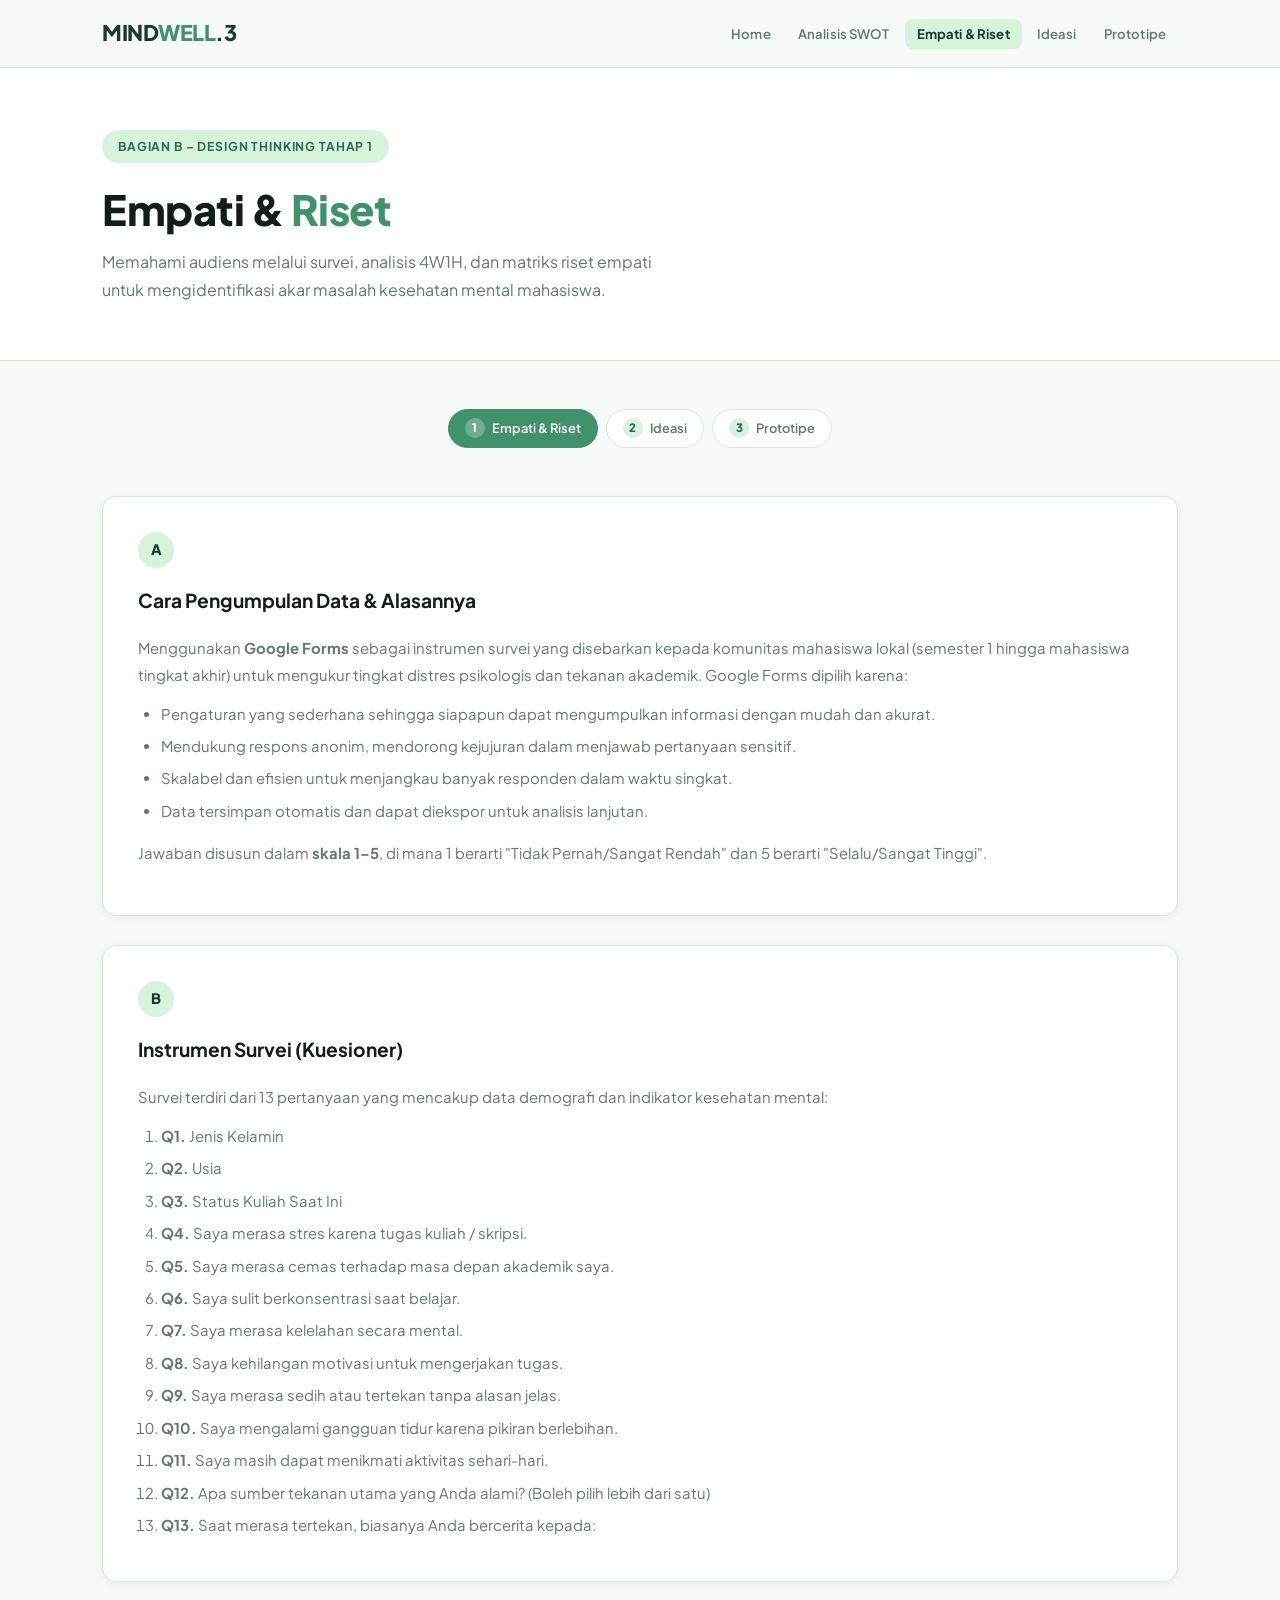
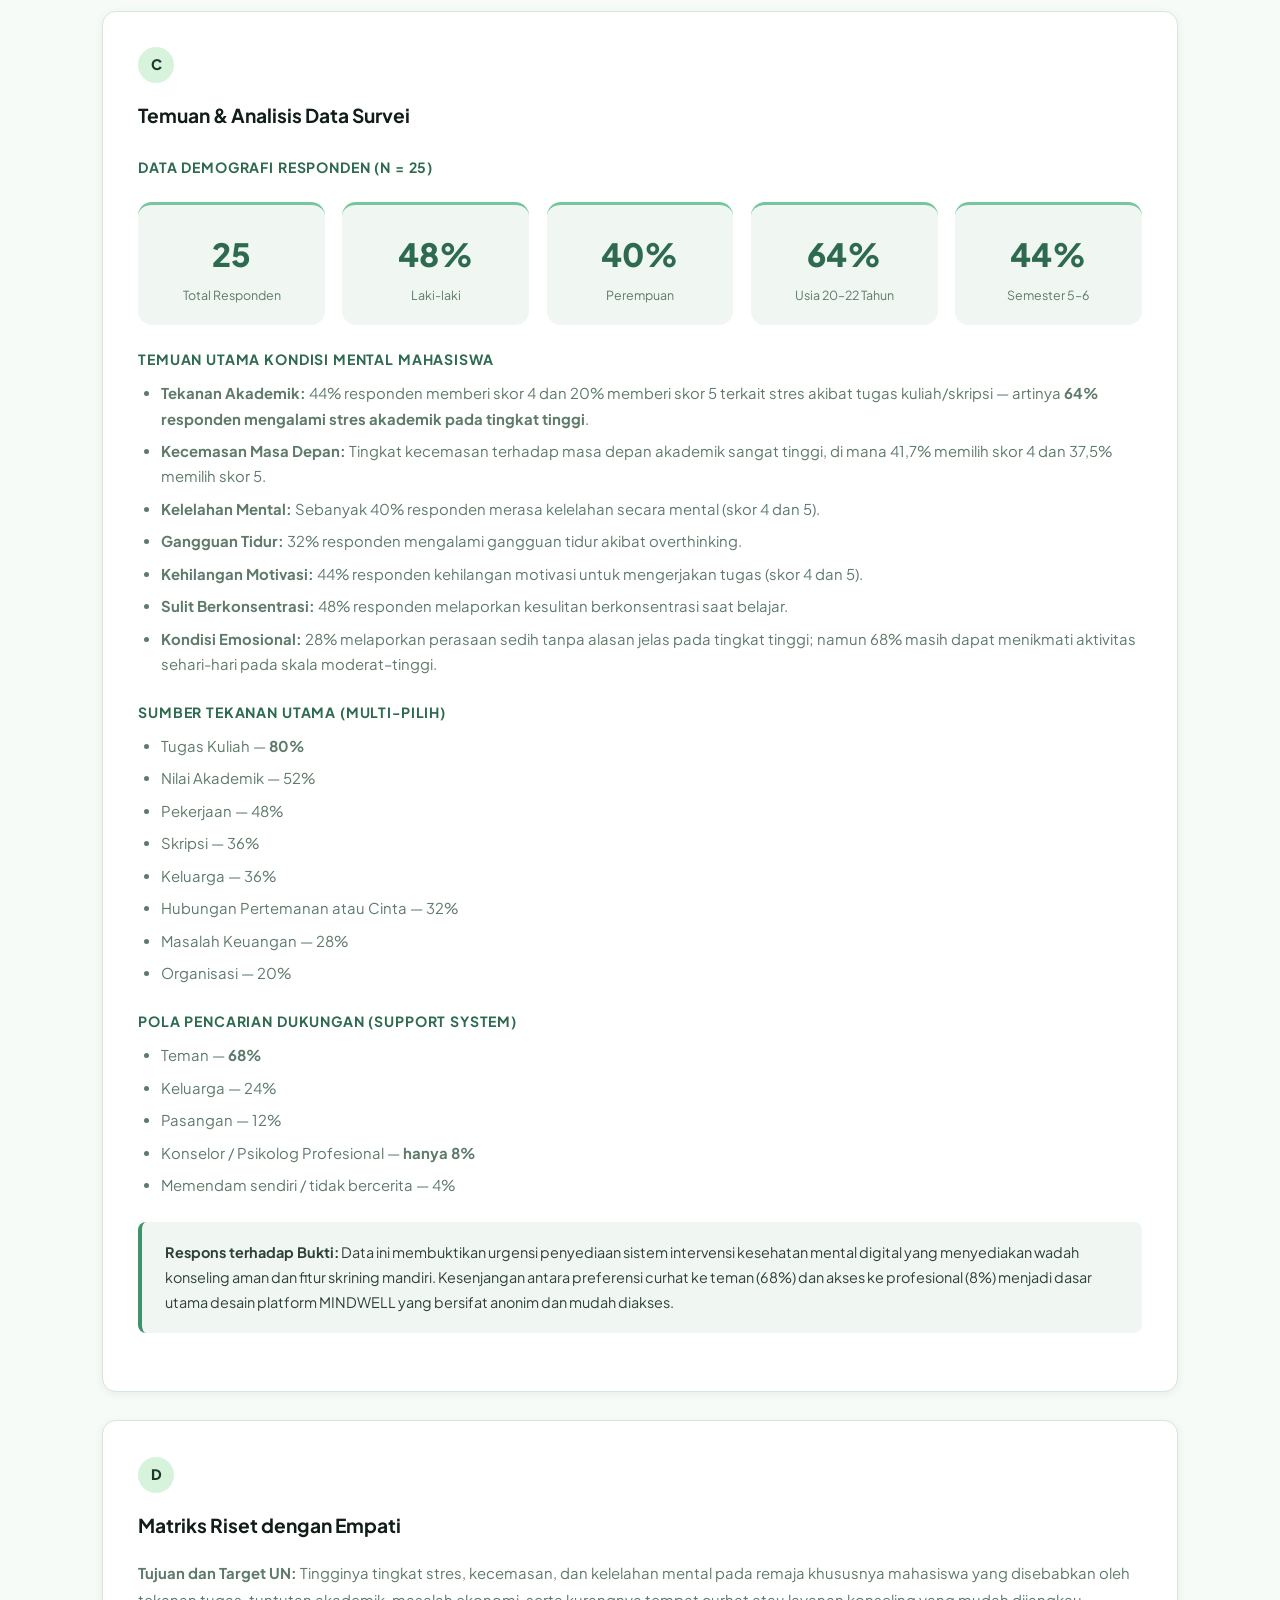
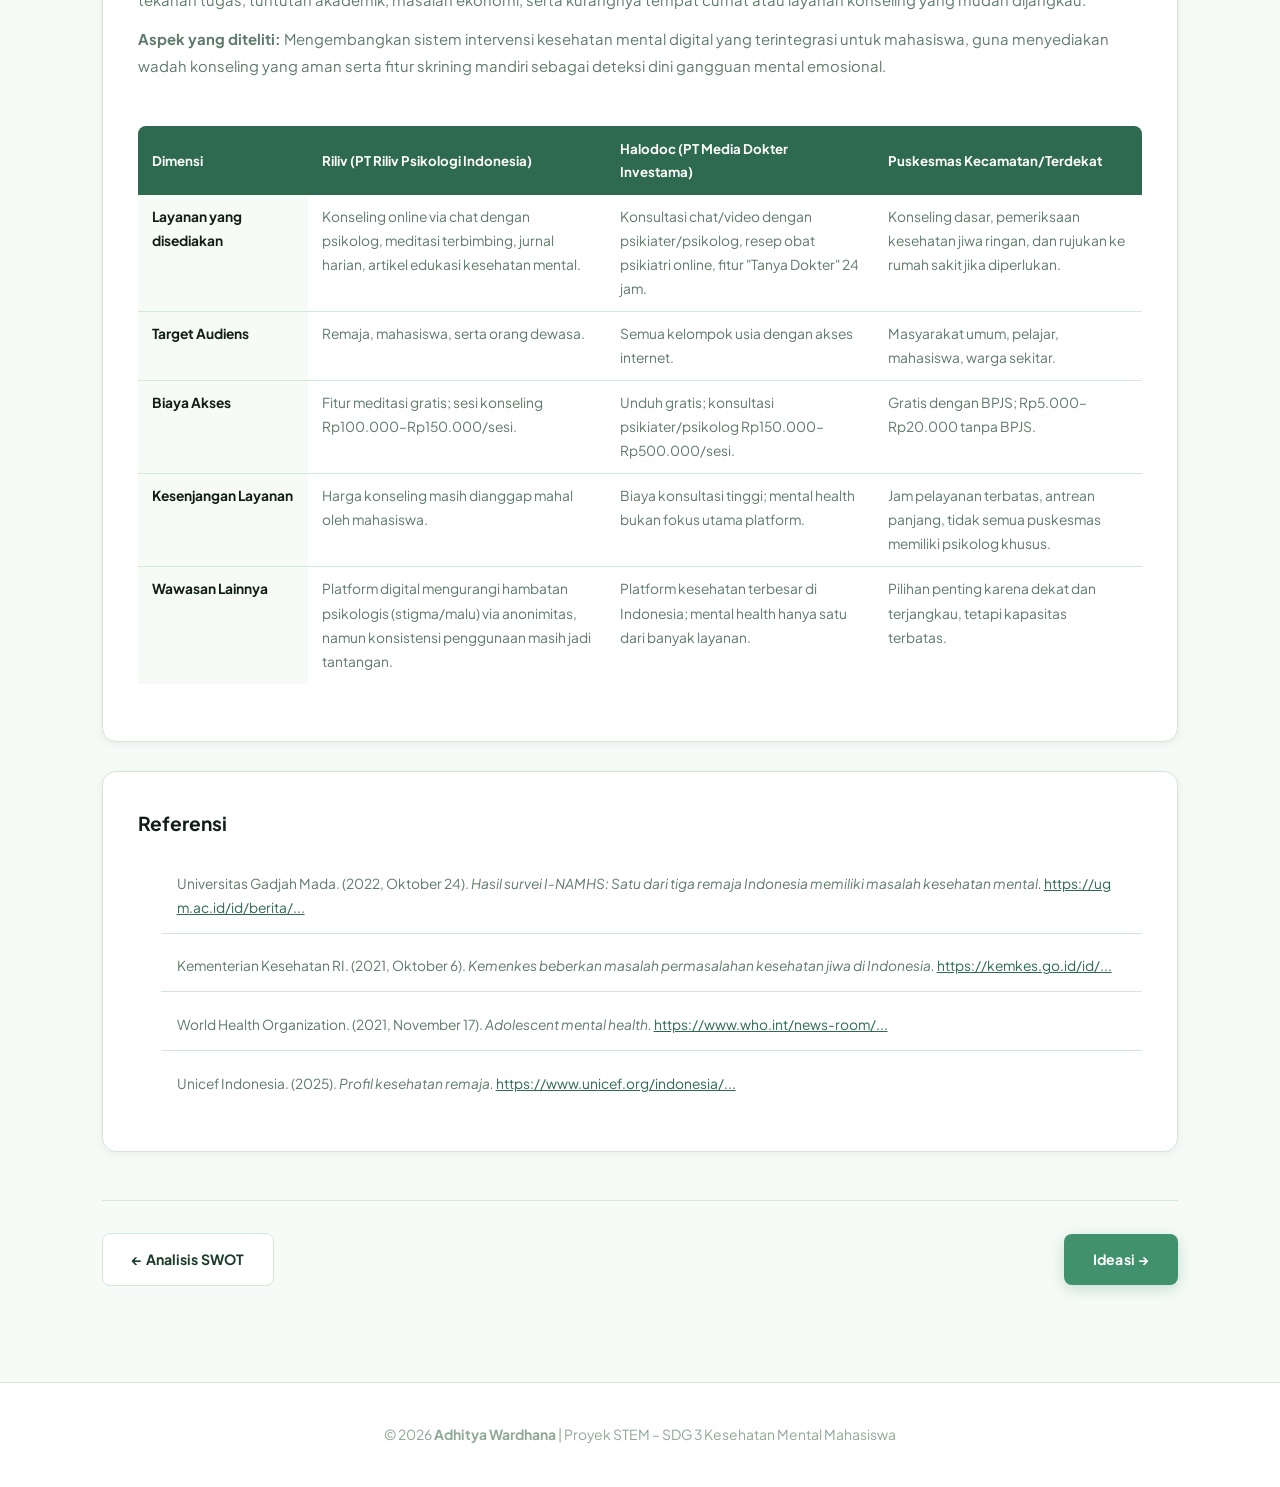
==== empathy.html @ e8c1e2d8 "tambahan" ====
<!DOCTYPE html>
<html lang="id">
<head>
    <meta charset="UTF-8">
    <meta name="viewport" content="width=device-width, initial-scale=1.0">
    <title>Empati &amp; Riset – MINDWELL</title>
    <link rel="stylesheet" href="style.css">
    <link href="https://fonts.googleapis.com/css2?family=Plus+Jakarta+Sans:wght@300;400;600;700;800&display=swap" rel="stylesheet">
</head>
<body>
    <header>
        <nav class="container">
            <div class="logo">MIND<span>WELL</span>.3</div>
            <ul class="nav-links">
                <li><a href="index.html">Home</a></li>
                <li><a href="swot.html">Analisis SWOT</a></li>
                <li><a href="empathy.html" class="active">Empati &amp; Riset</a></li>
                <li><a href="ideation.html">Ideasi</a></li>
                <li><a href="prototype.html">Prototipe</a></li>
            </ul>
        </nav>
    </header>

    <div class="page-hero">
        <div class="container">
            <span class="badge">Bagian B – Design Thinking Tahap 1</span>
            <h1>Empati &amp; <span>Riset</span></h1>
            <p>Memahami audiens melalui survei, analisis 4W1H, dan matriks riset empati untuk mengidentifikasi akar masalah kesehatan mental mahasiswa.</p>
        </div>
    </div>

    <main class="container" style="padding-top: 3rem; padding-bottom: 4rem;">

        <div class="progress-bar">
            <a href="empathy.html" class="progress-step active"><span class="step-num">1</span>Empati &amp; Riset</a>
            <a href="ideation.html" class="progress-step"><span class="step-num">2</span>Ideasi</a>
            <a href="prototype.html" class="progress-step"><span class="step-num">3</span>Prototipe</a>
        </div>

        <!-- Metode Pengumpulan Data -->
        <div class="content-card">
            <div class="section-number">A</div>
            <h3>Cara Pengumpulan Data &amp; Alasannya</h3>
            <p>Menggunakan <strong>Google Forms</strong> sebagai instrumen survei yang disebarkan kepada komunitas mahasiswa lokal (semester 1 hingga mahasiswa tingkat akhir) untuk mengukur tingkat distres psikologis dan tekanan akademik. Google Forms dipilih karena:</p>
            <ul>
                <li>Pengaturan yang sederhana sehingga siapapun dapat mengumpulkan informasi dengan mudah dan akurat.</li>
                <li>Mendukung respons anonim, mendorong kejujuran dalam menjawab pertanyaan sensitif.</li>
                <li>Skalabel dan efisien untuk menjangkau banyak responden dalam waktu singkat.</li>
                <li>Data tersimpan otomatis dan dapat diekspor untuk analisis lanjutan.</li>
            </ul>
            <p style="margin-top: 1rem;">Jawaban disusun dalam <strong>skala 1–5</strong>, di mana 1 berarti "Tidak Pernah/Sangat Rendah" dan 5 berarti "Selalu/Sangat Tinggi".</p>
        </div>

        <!-- Pertanyaan Survei -->
        <div class="content-card">
            <div class="section-number">B</div>
            <h3>Instrumen Survei (Kuesioner)</h3>
            <p>Survei terdiri dari 13 pertanyaan yang mencakup data demografi dan indikator kesehatan mental:</p>
            <ol>
                <li><strong>Q1.</strong> Jenis Kelamin</li>
                <li><strong>Q2.</strong> Usia</li>
                <li><strong>Q3.</strong> Status Kuliah Saat Ini</li>
                <li><strong>Q4.</strong> Saya merasa stres karena tugas kuliah / skripsi.</li>
                <li><strong>Q5.</strong> Saya merasa cemas terhadap masa depan akademik saya.</li>
                <li><strong>Q6.</strong> Saya sulit berkonsentrasi saat belajar.</li>
                <li><strong>Q7.</strong> Saya merasa kelelahan secara mental.</li>
                <li><strong>Q8.</strong> Saya kehilangan motivasi untuk mengerjakan tugas.</li>
                <li><strong>Q9.</strong> Saya merasa sedih atau tertekan tanpa alasan jelas.</li>
                <li><strong>Q10.</strong> Saya mengalami gangguan tidur karena pikiran berlebihan.</li>
                <li><strong>Q11.</strong> Saya masih dapat menikmati aktivitas sehari-hari.</li>
                <li><strong>Q12.</strong> Apa sumber tekanan utama yang Anda alami? (Boleh pilih lebih dari satu)</li>
                <li><strong>Q13.</strong> Saat merasa tertekan, biasanya Anda bercerita kepada:</li>
            </ol>
        </div>

        <!-- Temuan Survei -->
        <div class="content-card">
            <div class="section-number">C</div>
            <h3>Temuan &amp; Analisis Data Survei</h3>
            <h4>Data Demografi Responden (N = 25)</h4>
            <div class="survey-grid">
                <div class="survey-stat">
                    <div class="number">25</div>
                    <div class="label">Total Responden</div>
                </div>
                <div class="survey-stat">
                    <div class="number">48%</div>
                    <div class="label">Laki-laki</div>
                </div>
                <div class="survey-stat">
                    <div class="number">40%</div>
                    <div class="label">Perempuan</div>
                </div>
                <div class="survey-stat">
                    <div class="number">64%</div>
                    <div class="label">Usia 20–22 Tahun</div>
                </div>
                <div class="survey-stat">
                    <div class="number">44%</div>
                    <div class="label">Semester 5–6</div>
                </div>
            </div>

            <h4>Temuan Utama Kondisi Mental Mahasiswa</h4>
            <ul>
                <li><strong>Tekanan Akademik:</strong> 44% responden memberi skor 4 dan 20% memberi skor 5 terkait stres akibat tugas kuliah/skripsi — artinya <strong>64% responden mengalami stres akademik pada tingkat tinggi</strong>.</li>
                <li><strong>Kecemasan Masa Depan:</strong> Tingkat kecemasan terhadap masa depan akademik sangat tinggi, di mana 41,7% memilih skor 4 dan 37,5% memilih skor 5.</li>
                <li><strong>Kelelahan Mental:</strong> Sebanyak 40% responden merasa kelelahan secara mental (skor 4 dan 5).</li>
                <li><strong>Gangguan Tidur:</strong> 32% responden mengalami gangguan tidur akibat overthinking.</li>
                <li><strong>Kehilangan Motivasi:</strong> 44% responden kehilangan motivasi untuk mengerjakan tugas (skor 4 dan 5).</li>
                <li><strong>Sulit Berkonsentrasi:</strong> 48% responden melaporkan kesulitan berkonsentrasi saat belajar.</li>
                <li><strong>Kondisi Emosional:</strong> 28% melaporkan perasaan sedih tanpa alasan jelas pada tingkat tinggi; namun 68% masih dapat menikmati aktivitas sehari-hari pada skala moderat–tinggi.</li>
            </ul>

            <h4>Sumber Tekanan Utama (Multi-pilih)</h4>
            <ul>
                <li>Tugas Kuliah — <strong>80%</strong></li>
                <li>Nilai Akademik — 52%</li>
                <li>Pekerjaan — 48%</li>
                <li>Skripsi — 36%</li>
                <li>Keluarga — 36%</li>
                <li>Hubungan Pertemanan atau Cinta — 32%</li>
                <li>Masalah Keuangan — 28%</li>
                <li>Organisasi — 20%</li>
            </ul>

            <h4>Pola Pencarian Dukungan (Support System)</h4>
            <ul>
                <li>Teman — <strong>68%</strong></li>
                <li>Keluarga — 24%</li>
                <li>Pasangan — 12%</li>
                <li>Konselor / Psikolog Profesional — <strong>hanya 8%</strong></li>
                <li>Memendam sendiri / tidak bercerita — 4%</li>
            </ul>

            <div class="info-box" style="margin-top: 1.5rem;">
                <strong>Respons terhadap Bukti:</strong> Data ini membuktikan urgensi penyediaan sistem intervensi kesehatan mental digital yang menyediakan wadah konseling aman dan fitur skrining mandiri. Kesenjangan antara preferensi curhat ke teman (68%) dan akses ke profesional (8%) menjadi dasar utama desain platform MINDWELL yang bersifat anonim dan mudah diakses.
            </div>
        </div>

        <!-- Empathy Research Matrix -->
        <div class="content-card">
            <div class="section-number">D</div>
            <h3>Matriks Riset dengan Empati</h3>
            <p><strong>Tujuan dan Target UN:</strong> Tingginya tingkat stres, kecemasan, dan kelelahan mental pada remaja khususnya mahasiswa yang disebabkan oleh tekanan tugas, tuntutan akademik, masalah ekonomi, serta kurangnya tempat curhat atau layanan konseling yang mudah dijangkau.</p>
            <p style="margin-top: 0.8rem;"><strong>Aspek yang diteliti:</strong> Mengembangkan sistem intervensi kesehatan mental digital yang terintegrasi untuk mahasiswa, guna menyediakan wadah konseling yang aman serta fitur skrining mandiri sebagai deteksi dini gangguan mental emosional.</p>

            <div style="overflow-x: auto; margin-top: 1.5rem;">
                <table class="matrix-table">
                    <thead>
                        <tr>
                            <th>Dimensi</th>
                            <th>Riliv (PT Riliv Psikologi Indonesia)</th>
                            <th>Halodoc (PT Media Dokter Investama)</th>
                            <th>Puskesmas Kecamatan/Terdekat</th>
                        </tr>
                    </thead>
                    <tbody>
                        <tr>
                            <td>Layanan yang disediakan</td>
                            <td>Konseling online via chat dengan psikolog, meditasi terbimbing, jurnal harian, artikel edukasi kesehatan mental.</td>
                            <td>Konsultasi chat/video dengan psikiater/psikolog, resep obat psikiatri online, fitur "Tanya Dokter" 24 jam.</td>
                            <td>Konseling dasar, pemeriksaan kesehatan jiwa ringan, dan rujukan ke rumah sakit jika diperlukan.</td>
                        </tr>
                        <tr>
                            <td>Target Audiens</td>
                            <td>Remaja, mahasiswa, serta orang dewasa.</td>
                            <td>Semua kelompok usia dengan akses internet.</td>
                            <td>Masyarakat umum, pelajar, mahasiswa, warga sekitar.</td>
                        </tr>
                        <tr>
                            <td>Biaya Akses</td>
                            <td>Fitur meditasi gratis; sesi konseling Rp100.000–Rp150.000/sesi.</td>
                            <td>Unduh gratis; konsultasi psikiater/psikolog Rp150.000–Rp500.000/sesi.</td>
                            <td>Gratis dengan BPJS; Rp5.000–Rp20.000 tanpa BPJS.</td>
                        </tr>
                        <tr>
                            <td>Kesenjangan Layanan</td>
                            <td>Harga konseling masih dianggap mahal oleh mahasiswa.</td>
                            <td>Biaya konsultasi tinggi; mental health bukan fokus utama platform.</td>
                            <td>Jam pelayanan terbatas, antrean panjang, tidak semua puskesmas memiliki psikolog khusus.</td>
                        </tr>
                        <tr>
                            <td>Wawasan Lainnya</td>
                            <td>Platform digital mengurangi hambatan psikologis (stigma/malu) via anonimitas, namun konsistensi penggunaan masih jadi tantangan.</td>
                            <td>Platform kesehatan terbesar di Indonesia; mental health hanya satu dari banyak layanan.</td>
                            <td>Pilihan penting karena dekat dan terjangkau, tetapi kapasitas terbatas.</td>
                        </tr>
                    </tbody>
                </table>
            </div>
        </div>

        <!-- Referensi -->
        <div class="content-card">
            <h3>Referensi</h3>
            <ul class="ref-list">
                <li>Universitas Gadjah Mada. (2022, Oktober 24). <em>Hasil survei I-NAMHS: Satu dari tiga remaja Indonesia memiliki masalah kesehatan mental.</em> <a href="https://ugm.ac.id/id/berita/23086-hasil-survei-i-namhs-satu-dari-tiga-remaja-indonesia-memiliki-masalah-kesehatan-mental/" target="_blank">https://ugm.ac.id/id/berita/...</a></li>
                <li>Kementerian Kesehatan RI. (2021, Oktober 6). <em>Kemenkes beberkan masalah permasalahan kesehatan jiwa di Indonesia.</em> <a href="https://kemkes.go.id/id/kemenkes-beberkan-masalah-permasalahan-kesehatan-jiwa-di-indonesia" target="_blank">https://kemkes.go.id/id/...</a></li>
                <li>World Health Organization. (2021, November 17). <em>Adolescent mental health.</em> <a href="https://www.who.int/news-room/fact-sheets/detail/adolescent-mental-health" target="_blank">https://www.who.int/news-room/...</a></li>
                <li>Unicef Indonesia. (2025). <em>Profil kesehatan remaja.</em> <a href="https://www.unicef.org/indonesia/id/kesehatan/laporan/profil-kesehatan-remaja" target="_blank">https://www.unicef.org/indonesia/...</a></li>
            </ul>
        </div>

        <div class="page-nav">
            <a href="swot.html" class="btn-secondary">← Analisis SWOT</a>
            <a href="ideation.html" class="btn-primary">Ideasi →</a>
        </div>
    </main>

    <footer>
        <p>&copy; 2026 <strong>Adhitya Wardhana</strong> | Proyek STEM – SDG 3 Kesehatan Mental Mahasiswa</p>
    </footer>
</body>
</html>
---- style.css ----
/* ============================================
   MINDWELL – Natural Green Minimalist Design
   ============================================ */

:root {
    --green-dark:    #1a3a2a;
    --green-mid:     #2d6a4f;
    --green-main:    #40916c;
    --green-light:   #74c69d;
    --green-pale:    #d8f3dc;
    --green-mist:    #f0f7f2;

    --accent-red:    #c5192d;

    --text-dark:     #111d17;
    --text-body:     #2f4039;
    --text-muted:    #5e7a6a;
    --text-light:    #8fa897;

    --white:         #ffffff;
    --surface:       #f7fbf8;
    --border:        #d4e8da;

    --shadow-sm:     0 2px 8px rgba(26,58,42,0.07);
    --shadow-md:     0 6px 24px rgba(26,58,42,0.10);
    --shadow-lg:     0 16px 48px rgba(26,58,42,0.13);

    --radius-sm:     8px;
    --radius-md:     14px;
    --radius-lg:     20px;
}

/* ---- Reset ---- */
*, *::before, *::after { margin: 0; padding: 0; box-sizing: border-box; }
html { scroll-behavior: smooth; }

body {
    font-family: 'Plus Jakarta Sans', sans-serif;
    background: var(--surface);
    color: var(--text-body);
    line-height: 1.75;
    overflow-x: hidden;
    font-size: 15px;
}

.container { max-width: 1140px; margin: 0 auto; padding: 0 2rem; }

/* ---- NAV ---- */
header {
    background: rgba(247,251,248,0.94);
    backdrop-filter: blur(14px);
    border-bottom: 1px solid var(--border);
    padding: 0.9rem 0;
    position: fixed;
    width: 100%;
    top: 0;
    z-index: 1000;
}

nav { display: flex; justify-content: space-between; align-items: center; }

.logo {
    font-weight: 800;
    font-size: 1.35rem;
    letter-spacing: -0.5px;
    color: var(--green-dark);
}
.logo span { color: var(--green-main); }

.nav-links { display: flex; list-style: none; gap: 0.2rem; }
.nav-links a {
    text-decoration: none;
    color: var(--text-muted);
    font-weight: 600;
    font-size: 0.82rem;
    padding: 0.4rem 0.75rem;
    border-radius: var(--radius-sm);
    transition: all 0.2s;
    letter-spacing: 0.01em;
}
.nav-links a:hover { color: var(--green-main); background: var(--green-pale); }
.nav-links a.active { color: var(--green-dark); background: var(--green-pale); font-weight: 700; }

/* ---- HERO ---- */
.hero {
    min-height: 100vh;
    display: flex;
    align-items: center;
    position: relative;
    overflow: hidden;
    background: var(--white);
}

.hero::before {
    content: '';
    position: absolute;
    inset: 0;
    background:
        radial-gradient(ellipse 70% 60% at 80% 50%, rgba(116,198,157,0.15) 0%, transparent 70%),
        radial-gradient(ellipse 40% 40% at 10% 80%, rgba(64,145,108,0.08) 0%, transparent 60%);
}

.hero-content {
    max-width: 660px;
    margin-left: 8%;
    position: relative;
    z-index: 1;
    animation: fadeUp 0.9s ease both;
}

.badge {
    display: inline-block;
    background: var(--green-pale);
    color: var(--green-mid);
    padding: 0.38rem 1rem;
    border-radius: 50px;
    font-size: 0.76rem;
    font-weight: 700;
    text-transform: uppercase;
    letter-spacing: 0.07em;
    margin-bottom: 1.4rem;
}

.hero h1 {
    font-size: 4rem;
    font-weight: 800;
    line-height: 1.08;
    color: var(--text-dark);
    margin-bottom: 1.2rem;
    letter-spacing: -1px;
}
.hero h1 span { color: var(--green-main); }

.hero p {
    color: var(--text-muted);
    font-size: 1.05rem;
    margin-bottom: 2.2rem;
    max-width: 480px;
}

.hero-btns { display: flex; gap: 0.8rem; flex-wrap: wrap; }

/* ---- BUTTONS ---- */
.btn-primary {
    background: var(--green-main);
    color: var(--white);
    padding: 0.82rem 1.8rem;
    border-radius: var(--radius-sm);
    text-decoration: none;
    font-weight: 700;
    font-size: 0.88rem;
    display: inline-block;
    transition: all 0.25s;
    box-shadow: 0 4px 16px rgba(64,145,108,0.28);
    letter-spacing: 0.01em;
}
.btn-primary:hover {
    background: var(--green-mid);
    transform: translateY(-2px);
    box-shadow: 0 8px 24px rgba(64,145,108,0.34);
}

.btn-secondary {
    background: var(--white);
    color: var(--green-dark);
    padding: 0.82rem 1.8rem;
    border-radius: var(--radius-sm);
    text-decoration: none;
    font-weight: 700;
    font-size: 0.88rem;
    display: inline-block;
    transition: all 0.25s;
    border: 1.5px solid var(--border);
}
.btn-secondary:hover {
    border-color: var(--green-main);
    color: var(--green-main);
    transform: translateY(-2px);
}

/* ---- SECTIONS ---- */
section { padding: 88px 0; }

.section-title { text-align: center; margin-bottom: 3.5rem; }
.section-title h2 {
    font-size: 2.1rem;
    font-weight: 800;
    color: var(--text-dark);
    margin-bottom: 0.7rem;
    letter-spacing: -0.5px;
}
.section-title p { color: var(--text-muted); max-width: 540px; margin: 0 auto; font-size: 0.95rem; }

.section-eyebrow {
    display: inline-block;
    font-size: 0.74rem;
    font-weight: 700;
    text-transform: uppercase;
    letter-spacing: 0.1em;
    color: var(--green-main);
    background: var(--green-pale);
    padding: 0.28rem 0.85rem;
    border-radius: 50px;
    margin-bottom: 0.7rem;
}

/* ---- SDG GRID ---- */
.sdg-grid {
    display: grid;
    grid-template-columns: repeat(auto-fill, minmax(130px, 1fr));
    gap: 14px;
    margin: 36px 0;
}

.sdg-icon-card {
    position: relative;
    border-radius: var(--radius-sm);
    overflow: visible;
    background: var(--white);
    box-shadow: var(--shadow-sm);
    transition: all 0.25s ease;
}
.sdg-icon-wrapper img { width: 100%; display: block; border-radius: var(--radius-sm); }

.sdg-card-overlay {
    position: absolute;
    bottom: 110%;
    left: 50%;
    transform: translateX(-50%) translateY(8px);
    background: var(--green-dark);
    color: var(--white);
    padding: 10px 13px;
    border-radius: var(--radius-sm);
    width: 175px;
    opacity: 0;
    pointer-events: none;
    transition: all 0.22s ease;
    font-size: 0.74rem;
    text-align: center;
    z-index: 10;
}
.sdg-card-overlay::after {
    content: "";
    position: absolute;
    top: 100%; left: 50%;
    transform: translateX(-50%);
    border: 6px solid transparent;
    border-top-color: var(--green-dark);
}
.sdg-card-overlay span {
    font-size: 1.05rem;
    font-weight: 800;
    color: var(--green-light);
    display: block;
    margin-bottom: 3px;
}
.sdg-icon-card:hover .sdg-card-overlay { opacity: 1; transform: translateX(-50%) translateY(0); }
.sdg-icon-card:hover { transform: translateY(-6px); box-shadow: var(--shadow-md); }
.active-sdg { outline: 2.5px solid var(--green-main); outline-offset: 2px; }

.focus-description {
    background: var(--white);
    padding: 1.8rem 2.2rem;
    border-radius: var(--radius-md);
    border-left: 5px solid var(--green-main);
    box-shadow: var(--shadow-sm);
    margin-top: 1.8rem;
    font-size: 0.95rem;
}

/* ---- FACTS ---- */
.grid-facts {
    display: grid;
    grid-template-columns: repeat(auto-fill, minmax(240px, 1fr));
    gap: 1.5rem;
}

.fact-item {
    background: var(--white);
    padding: 2.2rem 1.8rem;
    border-radius: var(--radius-md);
    text-align: center;
    box-shadow: var(--shadow-sm);
    border-top: 3px solid var(--green-pale);
    transition: all 0.25s;
}
.fact-item:hover { transform: translateY(-6px); box-shadow: var(--shadow-md); border-top-color: var(--green-main); }

.stat {
    display: block;
    font-size: 2.7rem;
    font-weight: 800;
    color: var(--green-main);
    margin-bottom: 0.6rem;
    letter-spacing: -1px;
}
.fact-item h3 { font-size: 0.95rem; font-weight: 700; color: var(--text-dark); margin-bottom: 0.5rem; }
.fact-item p { color: var(--text-muted); font-size: 0.88rem; line-height: 1.65; }

/* ---- SERVICES ---- */
.services { background: var(--white); }

.services-grid { display: flex; justify-content: center; gap: 16px; flex-wrap: wrap; margin-bottom: 2rem; }

.service-card {
    display: flex;
    align-items: center;
    gap: 12px;
    background: var(--green-mist);
    padding: 16px 22px;
    border-radius: var(--radius-md);
    min-width: 240px;
    border: 1.5px solid transparent;
    transition: all 0.25s ease;
    cursor: pointer;
}
.service-card .icon { font-size: 1.3rem; }
.service-card h3 { font-size: 0.95rem; font-weight: 700; color: var(--text-dark); }
.service-card p { display: none; }
.service-card:hover, .service-card.active {
    background: var(--green-pale);
    border-color: var(--green-main);
    transform: translateY(-3px);
    box-shadow: var(--shadow-sm);
}

.target-info {
    background: var(--green-mist);
    padding: 1.3rem 1.8rem;
    border-radius: var(--radius-md);
    border-left: 4px solid var(--green-main);
    font-size: 0.9rem;
    color: var(--text-body);
}

/* ---- CARDS (generic) ---- */
.card {
    background: var(--white);
    padding: 2rem;
    border-radius: var(--radius-md);
    box-shadow: var(--shadow-sm);
    border: 1px solid var(--border);
    transition: all 0.25s;
}
.card:hover { box-shadow: var(--shadow-md); transform: translateY(-4px); }

/* ---- PAGE HERO ---- */
.page-hero {
    padding: 130px 0 56px;
    background: var(--white);
    border-bottom: 1px solid var(--border);
}
.page-hero h1 { font-size: 2.6rem; font-weight: 800; line-height: 1.15; color: var(--text-dark); letter-spacing: -0.5px; }
.page-hero h1 span { color: var(--green-main); }
.page-hero p { color: var(--text-muted); max-width: 560px; margin-top: 0.9rem; font-size: 1rem; }

/* ---- CONTENT CARDS ---- */
.content-card {
    background: var(--white);
    border-radius: var(--radius-md);
    padding: 2.2rem;
    box-shadow: var(--shadow-sm);
    border: 1px solid var(--border);
    margin-bottom: 1.8rem;
}
.content-card h3 { font-size: 1.2rem; font-weight: 700; margin-bottom: 1.1rem; color: var(--text-dark); }
.content-card h4 {
    font-size: 0.88rem;
    font-weight: 700;
    color: var(--green-mid);
    text-transform: uppercase;
    letter-spacing: 0.06em;
    margin: 1.4rem 0 0.6rem;
}
.content-card p { color: var(--text-muted); margin-bottom: 0.8rem; font-size: 0.93rem; line-height: 1.8; }
.content-card ul, .content-card ol { padding-left: 1.4rem; color: var(--text-muted); font-size: 0.93rem; }
.content-card li { margin-bottom: 0.45rem; line-height: 1.7; }

.section-number {
    display: inline-flex;
    align-items: center;
    justify-content: center;
    width: 36px; height: 36px;
    background: var(--green-pale);
    color: var(--green-dark);
    border-radius: 50%;
    font-weight: 800;
    font-size: 0.9rem;
    margin-bottom: 1rem;
}

/* ---- PROGRESS BAR ---- */
.progress-bar {
    display: flex;
    gap: 0.5rem;
    justify-content: center;
    margin-bottom: 3rem;
    flex-wrap: wrap;
}
.progress-step {
    display: flex;
    align-items: center;
    gap: 0.45rem;
    font-size: 0.8rem;
    font-weight: 600;
    color: var(--text-muted);
    padding: 0.45rem 1rem;
    border-radius: 50px;
    background: var(--white);
    border: 1.5px solid var(--border);
    text-decoration: none;
    transition: all 0.2s;
}
.progress-step:hover { border-color: var(--green-main); color: var(--green-main); }
.progress-step.active { background: var(--green-main); color: var(--white); border-color: var(--green-main); }
.step-num {
    width: 20px; height: 20px;
    background: rgba(255,255,255,0.25);
    border-radius: 50%;
    display: flex;
    align-items: center;
    justify-content: center;
    font-size: 0.72rem;
    font-weight: 800;
}
.progress-step:not(.active) .step-num { background: var(--green-pale); color: var(--green-mid); }

/* ---- SURVEY STATS ---- */
.survey-grid {
    display: grid;
    grid-template-columns: repeat(auto-fill, minmax(160px, 1fr));
    gap: 1.1rem;
    margin: 1.4rem 0;
}
.survey-stat {
    background: var(--green-mist);
    border-radius: var(--radius-md);
    padding: 1.3rem;
    text-align: center;
    border-top: 3px solid var(--green-light);
}
.survey-stat .number { font-size: 2rem; font-weight: 800; color: var(--green-mid); }
.survey-stat .label { font-size: 0.78rem; color: var(--text-muted); margin-top: 0.3rem; line-height: 1.4; }

/* ---- MATRIX TABLE ---- */
.matrix-table { width: 100%; border-collapse: collapse; margin: 1.4rem 0; font-size: 0.86rem; }
.matrix-table th {
    background: var(--green-mid);
    color: var(--white);
    padding: 11px 14px;
    text-align: left;
    font-weight: 700;
    font-size: 0.83rem;
}
.matrix-table td { padding: 10px 14px; border-bottom: 1px solid var(--border); color: var(--text-muted); vertical-align: top; }
.matrix-table tr:last-child td { border-bottom: none; }
.matrix-table tr:hover td { background: var(--green-mist); }
.matrix-table th:first-child { border-radius: var(--radius-sm) 0 0 0; }
.matrix-table th:last-child { border-radius: 0 var(--radius-sm) 0 0; }
.matrix-table td:first-child { font-weight: 700; color: var(--text-dark); background: var(--surface); width: 170px; }

/* ---- SWOT ---- */
.swot-table { width: 100%; border-collapse: separate; border-spacing: 1rem; margin: 1.5rem 0; }
.swot-cell {
    background: var(--white);
    padding: 1.8rem;
    border-radius: var(--radius-md);
    vertical-align: top;
    border: 1px solid var(--border);
    width: 50%;
    transition: 0.25s;
}
.swot-cell:hover { box-shadow: var(--shadow-md); }
.swot-letter { font-size: 2.2rem; font-weight: 800; display: block; margin-bottom: 0.4rem; }
.swot-cell.s .swot-letter { color: var(--green-main); }
.swot-cell.w .swot-letter { color: #e07b39; }
.swot-cell.o .swot-letter { color: #3a7bbf; }
.swot-cell.t .swot-letter { color: #c5192d; }
.swot-cell h3 { font-size: 1rem; font-weight: 700; margin-bottom: 1rem; color: var(--text-dark); }
.swot-cell ul { list-style: none; padding: 0; }
.swot-cell ul li { padding: 0.4rem 0; font-size: 0.88rem; color: var(--text-muted); border-bottom: 1px solid var(--border); line-height: 1.6; }
.swot-cell ul li:last-child { border-bottom: none; }
.swot-cell ul li::before { content: "— "; color: var(--green-light); font-weight: 700; }

/* ---- STARBURST ---- */
.starburst-grid {
    display: grid;
    grid-template-columns: repeat(auto-fill, minmax(250px, 1fr));
    gap: 1.4rem;
    margin: 1.8rem 0;
}
.starburst-card {
    background: var(--white);
    border-radius: var(--radius-md);
    padding: 1.8rem;
    border: 1px solid var(--border);
    box-shadow: var(--shadow-sm);
    transition: 0.25s;
}
.starburst-card:hover { transform: translateY(-4px); box-shadow: var(--shadow-md); }
.starburst-card .question { font-size: 1.4rem; font-weight: 800; color: var(--green-main); margin-bottom: 0.2rem; }
.starburst-card h4 { font-size: 0.9rem; font-weight: 700; color: var(--text-dark); margin-bottom: 0.8rem; }
.starburst-card p { font-size: 0.87rem; color: var(--text-muted); line-height: 1.72; }

/* ---- LEAN CANVAS ---- */
.lean-cell {
    background: var(--white);
    border-radius: var(--radius-md);
    padding: 1.4rem;
    border: 1px solid var(--border);
    font-size: 0.86rem;
    margin-bottom: 1rem;
}
.lean-cell .cell-title {
    font-weight: 800;
    color: var(--green-mid);
    font-size: 0.75rem;
    text-transform: uppercase;
    letter-spacing: 0.07em;
    margin-bottom: 0.75rem;
    display: block;
}
.lean-cell p, .lean-cell ul { color: var(--text-muted); line-height: 1.65; }
.lean-cell ul { padding-left: 1.1rem; }
.lean-cell li { margin-bottom: 0.35rem; }

/* ---- MIND MAP ---- */
.mindmap-placeholder {
    background: var(--green-mist);
    border: 1.5px dashed var(--green-light);
    border-radius: var(--radius-lg);
    padding: 2.5rem;
    text-align: center;
    margin: 1.5rem 0;
}
.mind-center {
    display: inline-block;
    background: var(--green-main);
    color: var(--white);
    padding: 0.8rem 2rem;
    border-radius: 50px;
    font-weight: 800;
    font-size: 1.05rem;
    margin-bottom: 1.4rem;
}
.mind-branches { display: flex; flex-wrap: wrap; justify-content: center; gap: 0.7rem; margin-top: 0.8rem; }
.mind-branch {
    background: var(--white);
    border: 1.5px solid var(--border);
    border-radius: var(--radius-sm);
    padding: 0.5rem 1.1rem;
    font-size: 0.83rem;
    font-weight: 600;
    color: var(--text-body);
}

/* ---- REFERENCES ---- */
.ref-list { list-style: none; padding: 0; }
.ref-list li {
    padding: 0.85rem 1rem;
    border-bottom: 1px solid var(--border);
    font-size: 0.86rem;
    color: var(--text-muted);
    line-height: 1.7;
}
.ref-list li:last-child { border-bottom: none; }
.ref-list a { color: var(--green-mid); word-break: break-all; }

/* ---- INFO BOX ---- */
.info-box {
    background: var(--green-mist);
    border-left: 4px solid var(--green-main);
    border-radius: var(--radius-sm);
    padding: 1.1rem 1.4rem;
    margin: 1.4rem 0;
    font-size: 0.9rem;
    color: var(--text-body);
}

/* ---- PAGE NAV ---- */
.page-nav {
    display: flex;
    justify-content: space-between;
    align-items: center;
    padding: 2rem 0;
    border-top: 1px solid var(--border);
    margin-top: 3rem;
    flex-wrap: wrap;
    gap: 1rem;
}

/* ---- DESIGN THINKING CARDS ---- */
.dt-grid {
    display: grid;
    grid-template-columns: repeat(auto-fill, minmax(210px, 1fr));
    gap: 1.4rem;
}
.dt-card {
    background: var(--white);
    border: 1px solid var(--border);
    border-radius: var(--radius-md);
    padding: 1.8rem;
    text-decoration: none;
    color: inherit;
    transition: all 0.25s;
    display: block;
}
.dt-card:hover { border-color: var(--green-main); box-shadow: var(--shadow-md); transform: translateY(-4px); }
.dt-card .dt-num {
    width: 34px; height: 34px;
    background: var(--green-pale);
    color: var(--green-dark);
    border-radius: 50%;
    display: flex;
    align-items: center;
    justify-content: center;
    font-weight: 800;
    font-size: 0.88rem;
    margin-bottom: 1rem;
}
.dt-card h3 { font-size: 0.98rem; font-weight: 700; color: var(--text-dark); margin-bottom: 0.45rem; }
.dt-card p { font-size: 0.84rem; color: var(--text-muted); line-height: 1.65; }

/* ---- FOOTER ---- */
footer {
    padding: 2.5rem 0;
    text-align: center;
    background: var(--white);
    border-top: 1px solid var(--border);
    color: var(--text-light);
    font-size: 0.87rem;
}

/* ---- ANIMATIONS ---- */
@keyframes fadeUp {
    from { opacity: 0; transform: translateY(24px); }
    to   { opacity: 1; transform: translateY(0); }
}

/* ---- RESPONSIVE ---- */
@media (max-width: 768px) {
    .hero h1 { font-size: 2.6rem; }
    .hero-content { margin-left: 5%; }
    .nav-links { display: none; }
    .sdg-grid { grid-template-columns: repeat(3, 1fr); gap: 9px; }
    .page-hero h1 { font-size: 2rem; }
    .swot-table { border-spacing: 0.5rem; }
    .swot-cell { display: block; width: 100%; }
}
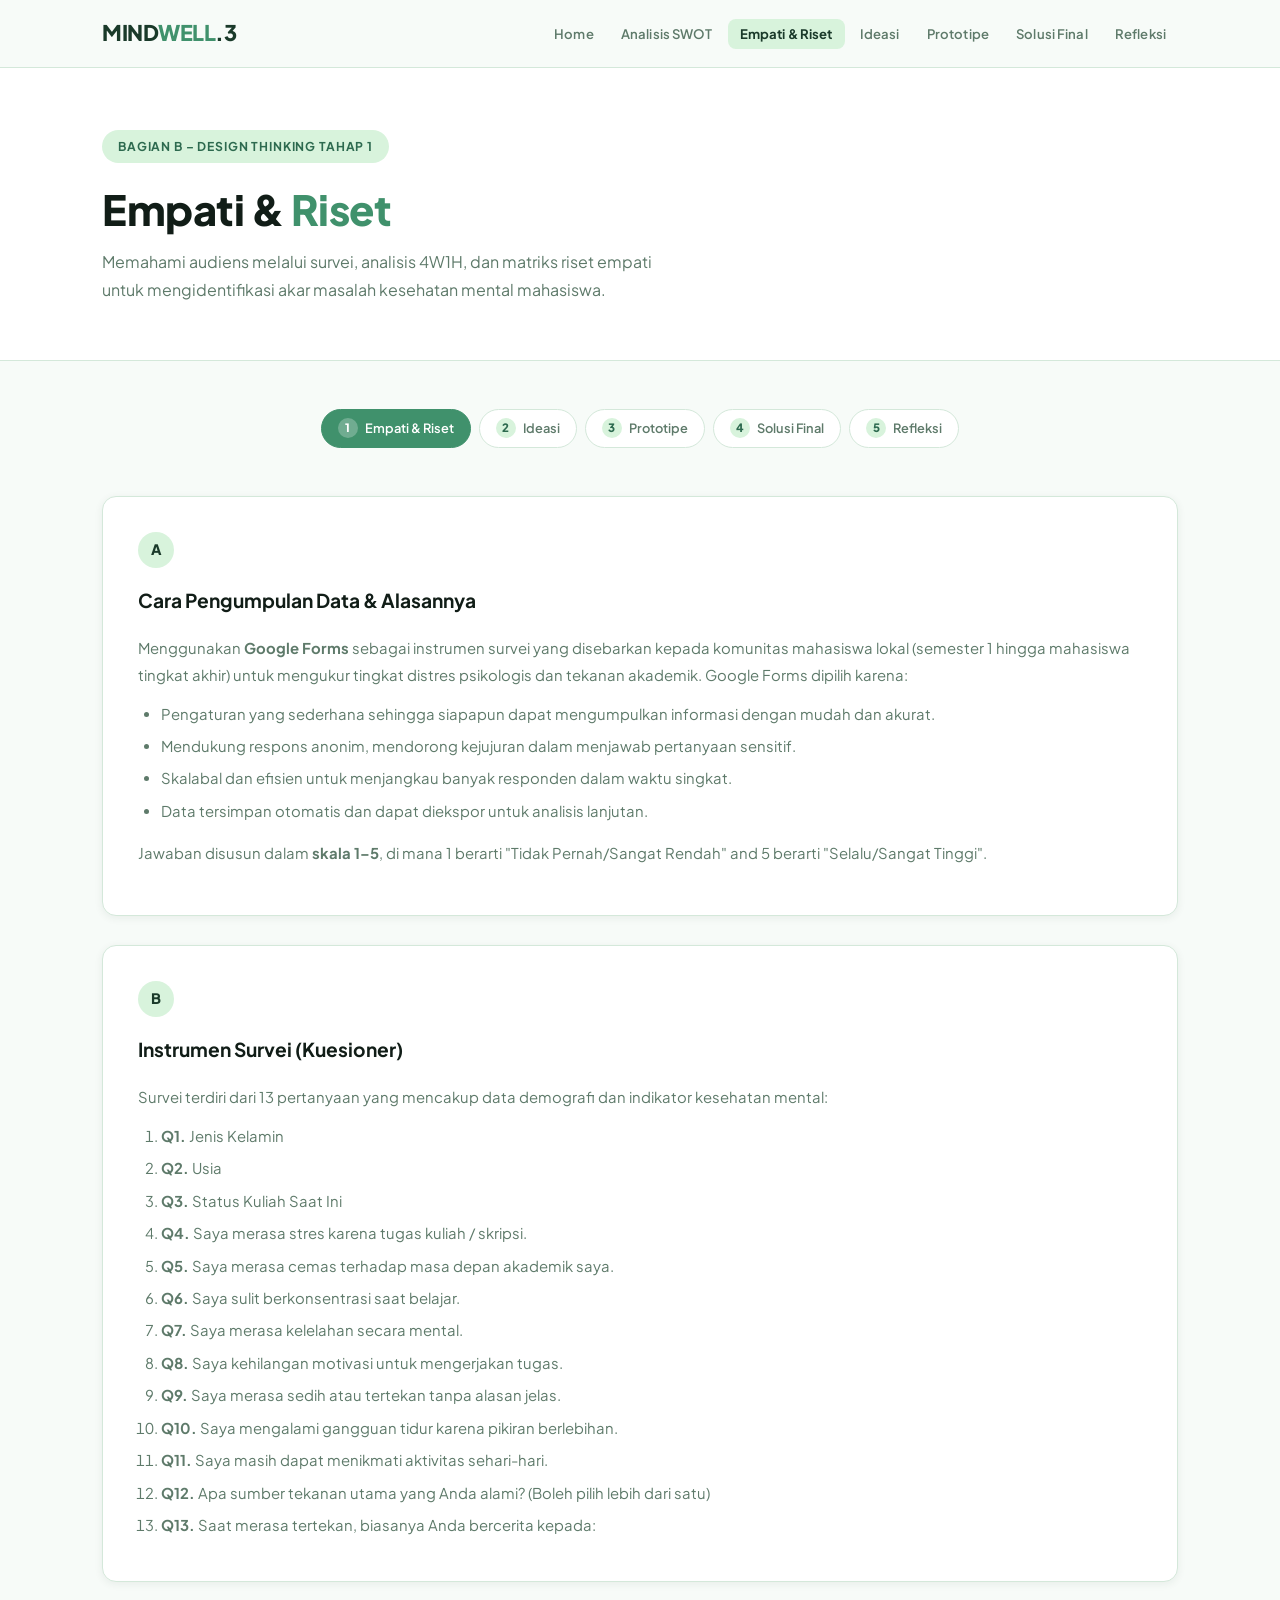
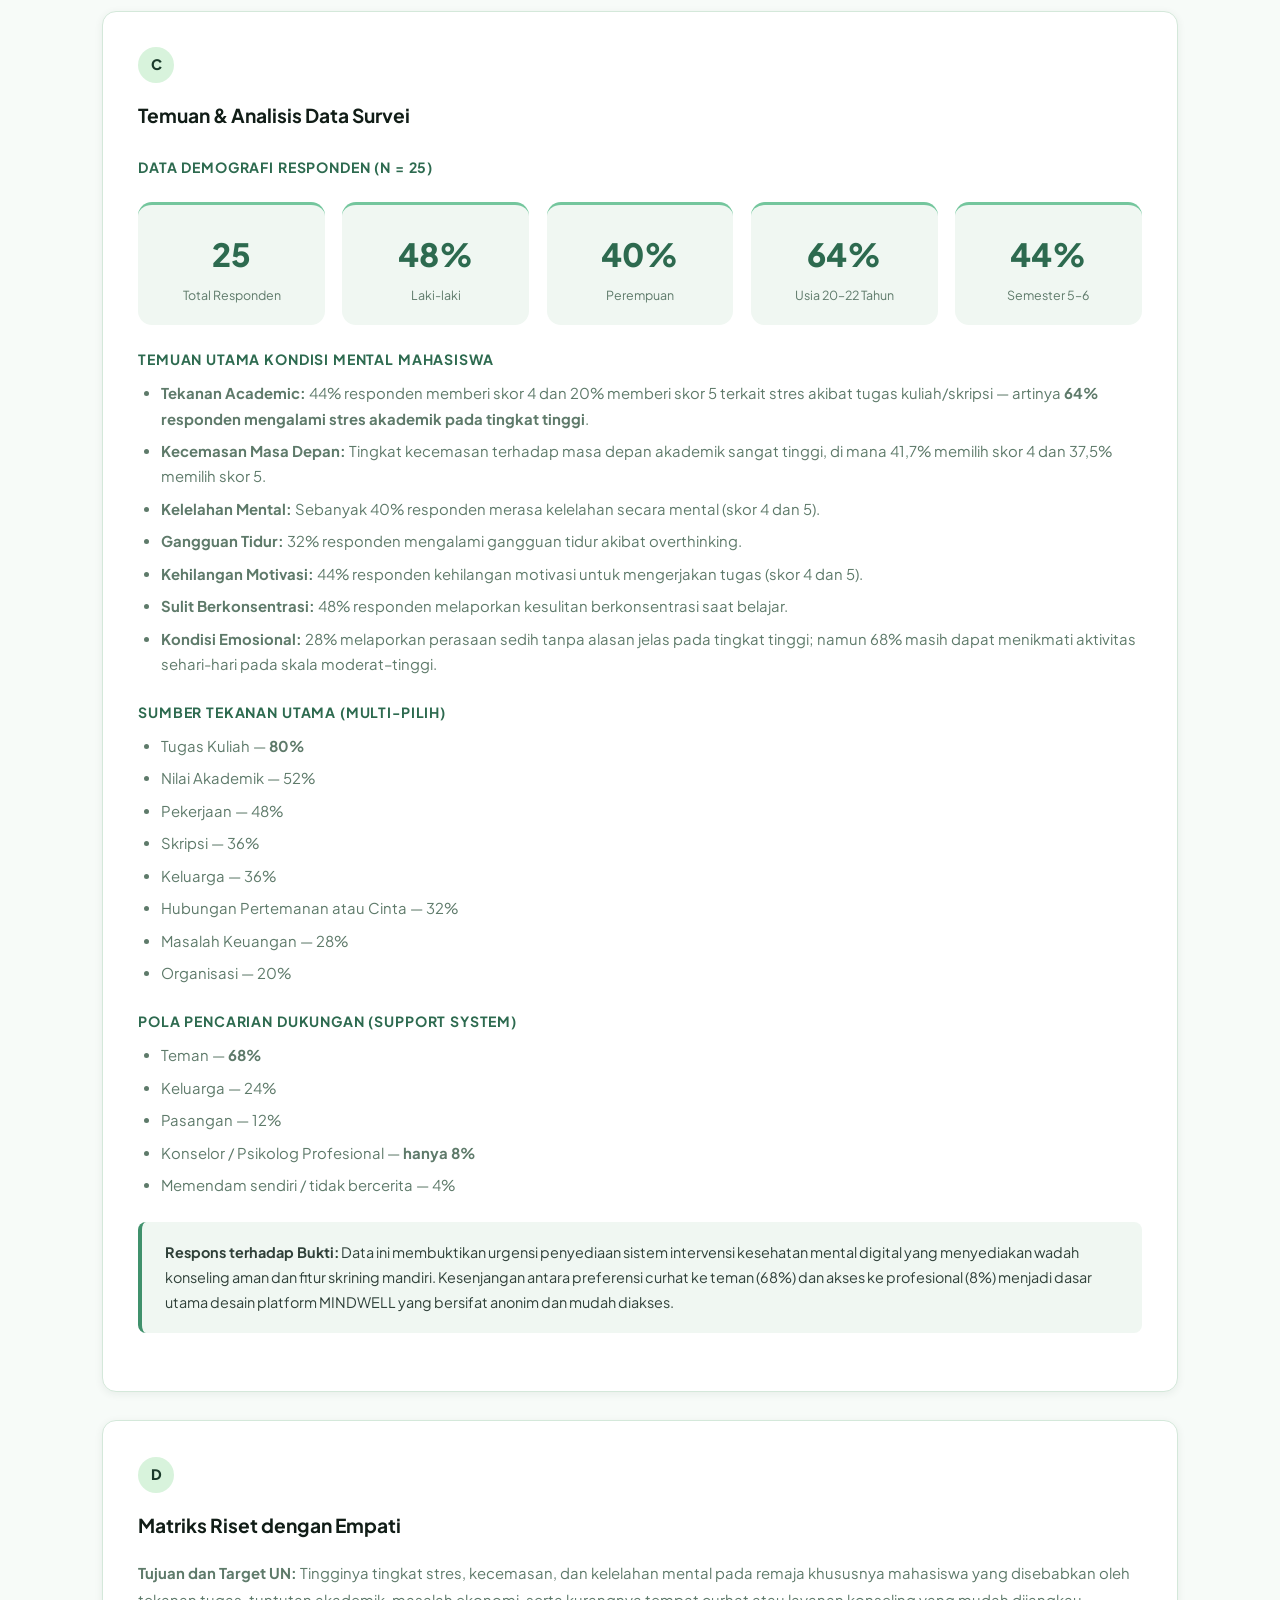
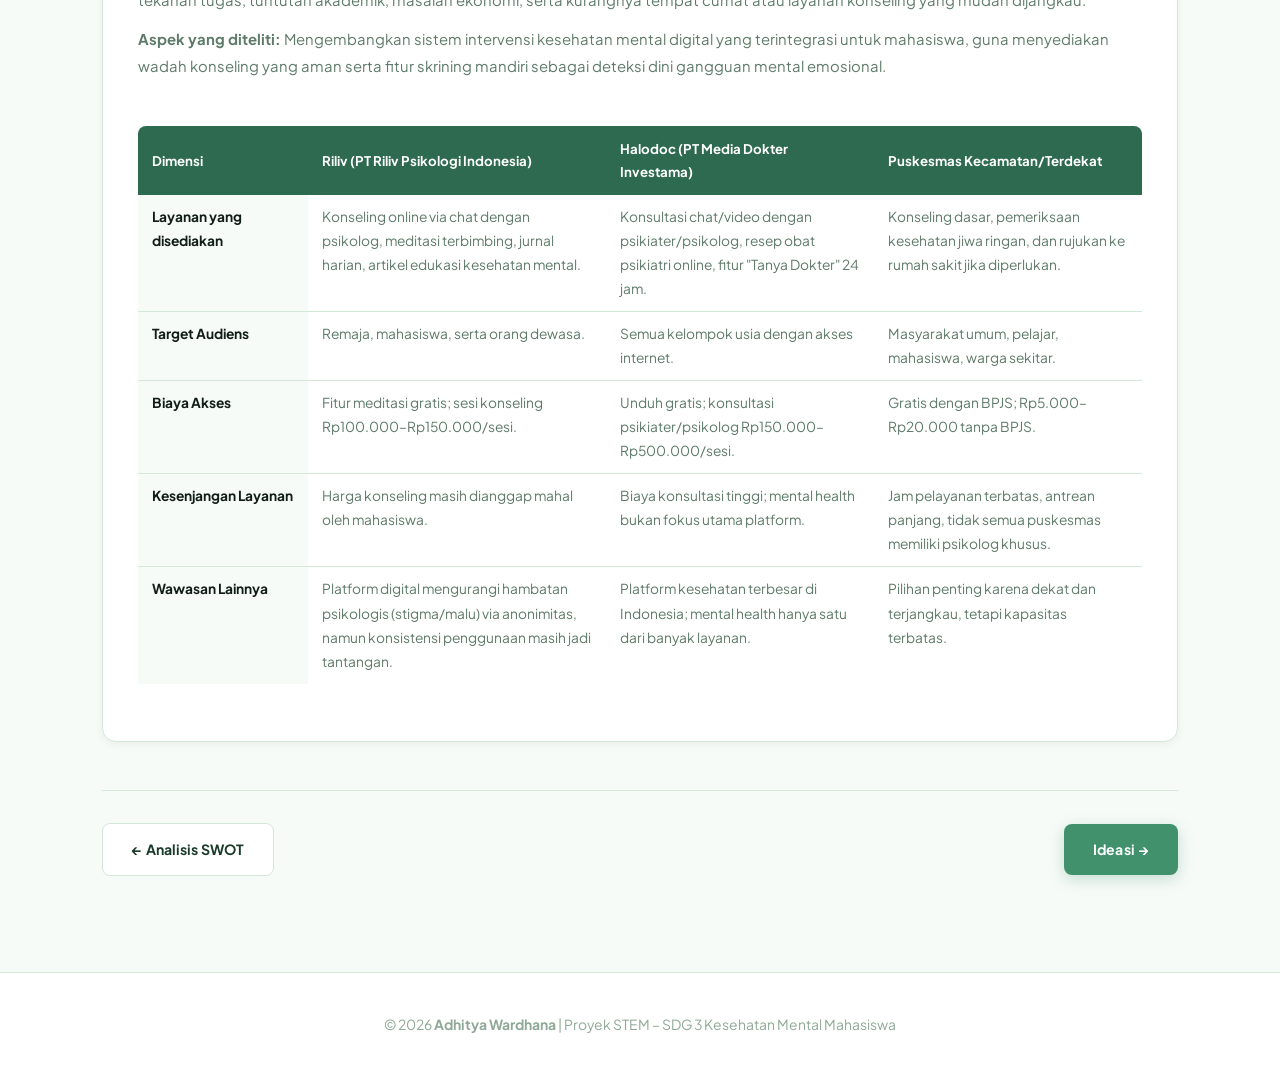
==== commit 8a8bab0b: "final changees maybe" ====
--- a/empathy.html
+++ b/empathy.html
@@ -17,6 +17,8 @@
                 <li><a href="empathy.html" class="active">Empati &amp; Riset</a></li>
                 <li><a href="ideation.html">Ideasi</a></li>
                 <li><a href="prototype.html">Prototipe</a></li>
+                <li><a href="solution.html">Solusi Final</a></li>
+                <li><a href="reflection.html">Refleksi</a></li>
             </ul>
         </nav>
     </header>
@@ -35,9 +37,10 @@
             <a href="empathy.html" class="progress-step active"><span class="step-num">1</span>Empati &amp; Riset</a>
             <a href="ideation.html" class="progress-step"><span class="step-num">2</span>Ideasi</a>
             <a href="prototype.html" class="progress-step"><span class="step-num">3</span>Prototipe</a>
-        </div>
-
-        <!-- Metode Pengumpulan Data -->
+            <a href="solution.html" class="progress-step"><span class="step-num">4</span>Solusi Final</a>
+            <a href="reflection.html" class="progress-step"><span class="step-num">5</span>Refleksi</a>
+        </div>
+
         <div class="content-card">
             <div class="section-number">A</div>
             <h3>Cara Pengumpulan Data &amp; Alasannya</h3>
@@ -45,13 +48,12 @@
             <ul>
                 <li>Pengaturan yang sederhana sehingga siapapun dapat mengumpulkan informasi dengan mudah dan akurat.</li>
                 <li>Mendukung respons anonim, mendorong kejujuran dalam menjawab pertanyaan sensitif.</li>
-                <li>Skalabel dan efisien untuk menjangkau banyak responden dalam waktu singkat.</li>
+                <li>Skalabal dan efisien untuk menjangkau banyak responden dalam waktu singkat.</li>
                 <li>Data tersimpan otomatis dan dapat diekspor untuk analisis lanjutan.</li>
             </ul>
-            <p style="margin-top: 1rem;">Jawaban disusun dalam <strong>skala 1–5</strong>, di mana 1 berarti "Tidak Pernah/Sangat Rendah" dan 5 berarti "Selalu/Sangat Tinggi".</p>
-        </div>
-
-        <!-- Pertanyaan Survei -->
+            <p style="margin-top: 1rem;">Jawaban disusun dalam <strong>skala 1–5</strong>, di mana 1 berarti "Tidak Pernah/Sangat Rendah" and 5 berarti "Selalu/Sangat Tinggi".</p>
+        </div>
+
         <div class="content-card">
             <div class="section-number">B</div>
             <h3>Instrumen Survei (Kuesioner)</h3>
@@ -73,7 +75,6 @@
             </ol>
         </div>
 
-        <!-- Temuan Survei -->
         <div class="content-card">
             <div class="section-number">C</div>
             <h3>Temuan &amp; Analisis Data Survei</h3>
@@ -103,7 +104,7 @@
 
             <h4>Temuan Utama Kondisi Mental Mahasiswa</h4>
             <ul>
-                <li><strong>Tekanan Akademik:</strong> 44% responden memberi skor 4 dan 20% memberi skor 5 terkait stres akibat tugas kuliah/skripsi — artinya <strong>64% responden mengalami stres akademik pada tingkat tinggi</strong>.</li>
+                <li><strong>Tekanan Academic:</strong> 44% responden memberi skor 4 dan 20% memberi skor 5 terkait stres akibat tugas kuliah/skripsi — artinya <strong>64% responden mengalami stres akademik pada tingkat tinggi</strong>.</li>
                 <li><strong>Kecemasan Masa Depan:</strong> Tingkat kecemasan terhadap masa depan akademik sangat tinggi, di mana 41,7% memilih skor 4 dan 37,5% memilih skor 5.</li>
                 <li><strong>Kelelahan Mental:</strong> Sebanyak 40% responden merasa kelelahan secara mental (skor 4 dan 5).</li>
                 <li><strong>Gangguan Tidur:</strong> 32% responden mengalami gangguan tidur akibat overthinking.</li>
@@ -138,7 +139,6 @@
             </div>
         </div>
 
-        <!-- Empathy Research Matrix -->
         <div class="content-card">
             <div class="section-number">D</div>
             <h3>Matriks Riset dengan Empati</h3>
@@ -191,16 +191,7 @@
             </div>
         </div>
 
-        <!-- Referensi -->
-        <div class="content-card">
-            <h3>Referensi</h3>
-            <ul class="ref-list">
-                <li>Universitas Gadjah Mada. (2022, Oktober 24). <em>Hasil survei I-NAMHS: Satu dari tiga remaja Indonesia memiliki masalah kesehatan mental.</em> <a href="https://ugm.ac.id/id/berita/23086-hasil-survei-i-namhs-satu-dari-tiga-remaja-indonesia-memiliki-masalah-kesehatan-mental/" target="_blank">https://ugm.ac.id/id/berita/...</a></li>
-                <li>Kementerian Kesehatan RI. (2021, Oktober 6). <em>Kemenkes beberkan masalah permasalahan kesehatan jiwa di Indonesia.</em> <a href="https://kemkes.go.id/id/kemenkes-beberkan-masalah-permasalahan-kesehatan-jiwa-di-indonesia" target="_blank">https://kemkes.go.id/id/...</a></li>
-                <li>World Health Organization. (2021, November 17). <em>Adolescent mental health.</em> <a href="https://www.who.int/news-room/fact-sheets/detail/adolescent-mental-health" target="_blank">https://www.who.int/news-room/...</a></li>
-                <li>Unicef Indonesia. (2025). <em>Profil kesehatan remaja.</em> <a href="https://www.unicef.org/indonesia/id/kesehatan/laporan/profil-kesehatan-remaja" target="_blank">https://www.unicef.org/indonesia/...</a></li>
-            </ul>
-        </div>
+        
 
         <div class="page-nav">
             <a href="swot.html" class="btn-secondary">← Analisis SWOT</a>
@@ -212,4 +203,4 @@
         <p>&copy; 2026 <strong>Adhitya Wardhana</strong> | Proyek STEM – SDG 3 Kesehatan Mental Mahasiswa</p>
     </footer>
 </body>
-</html>
+</html>
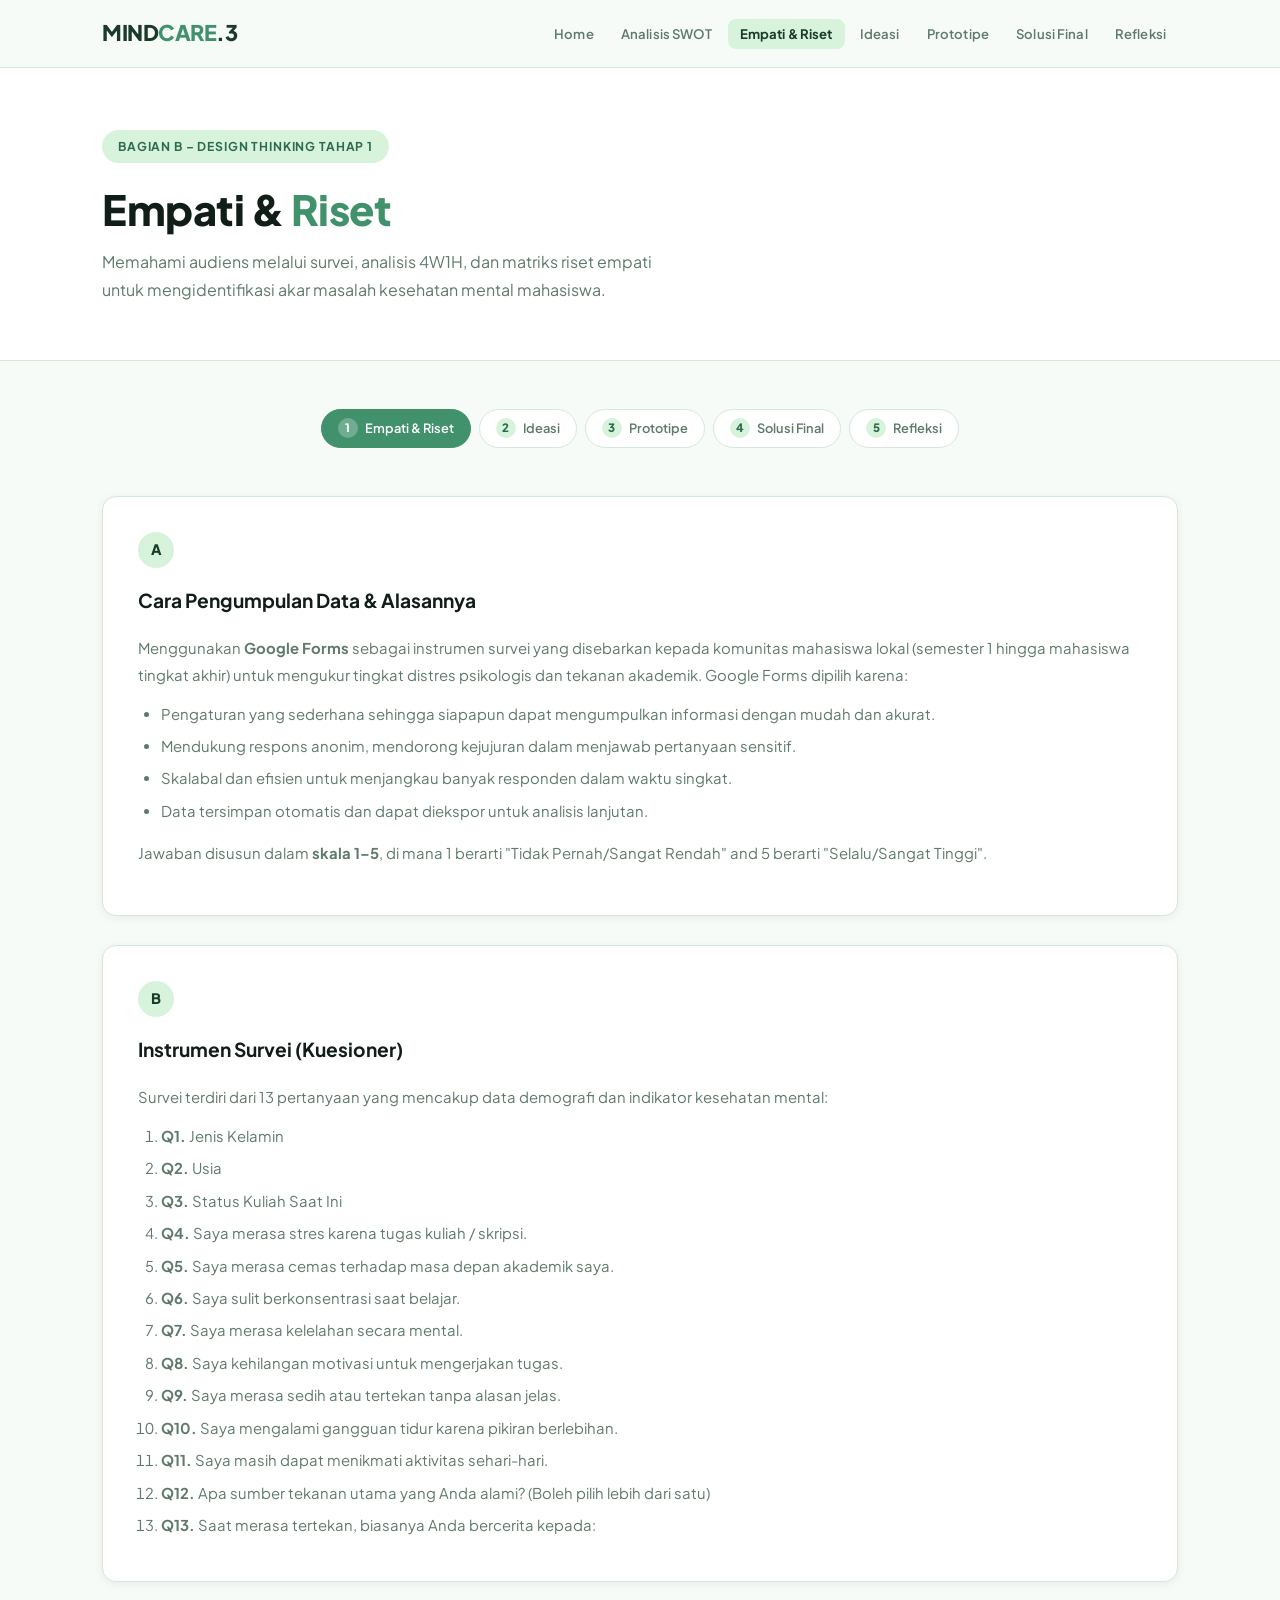
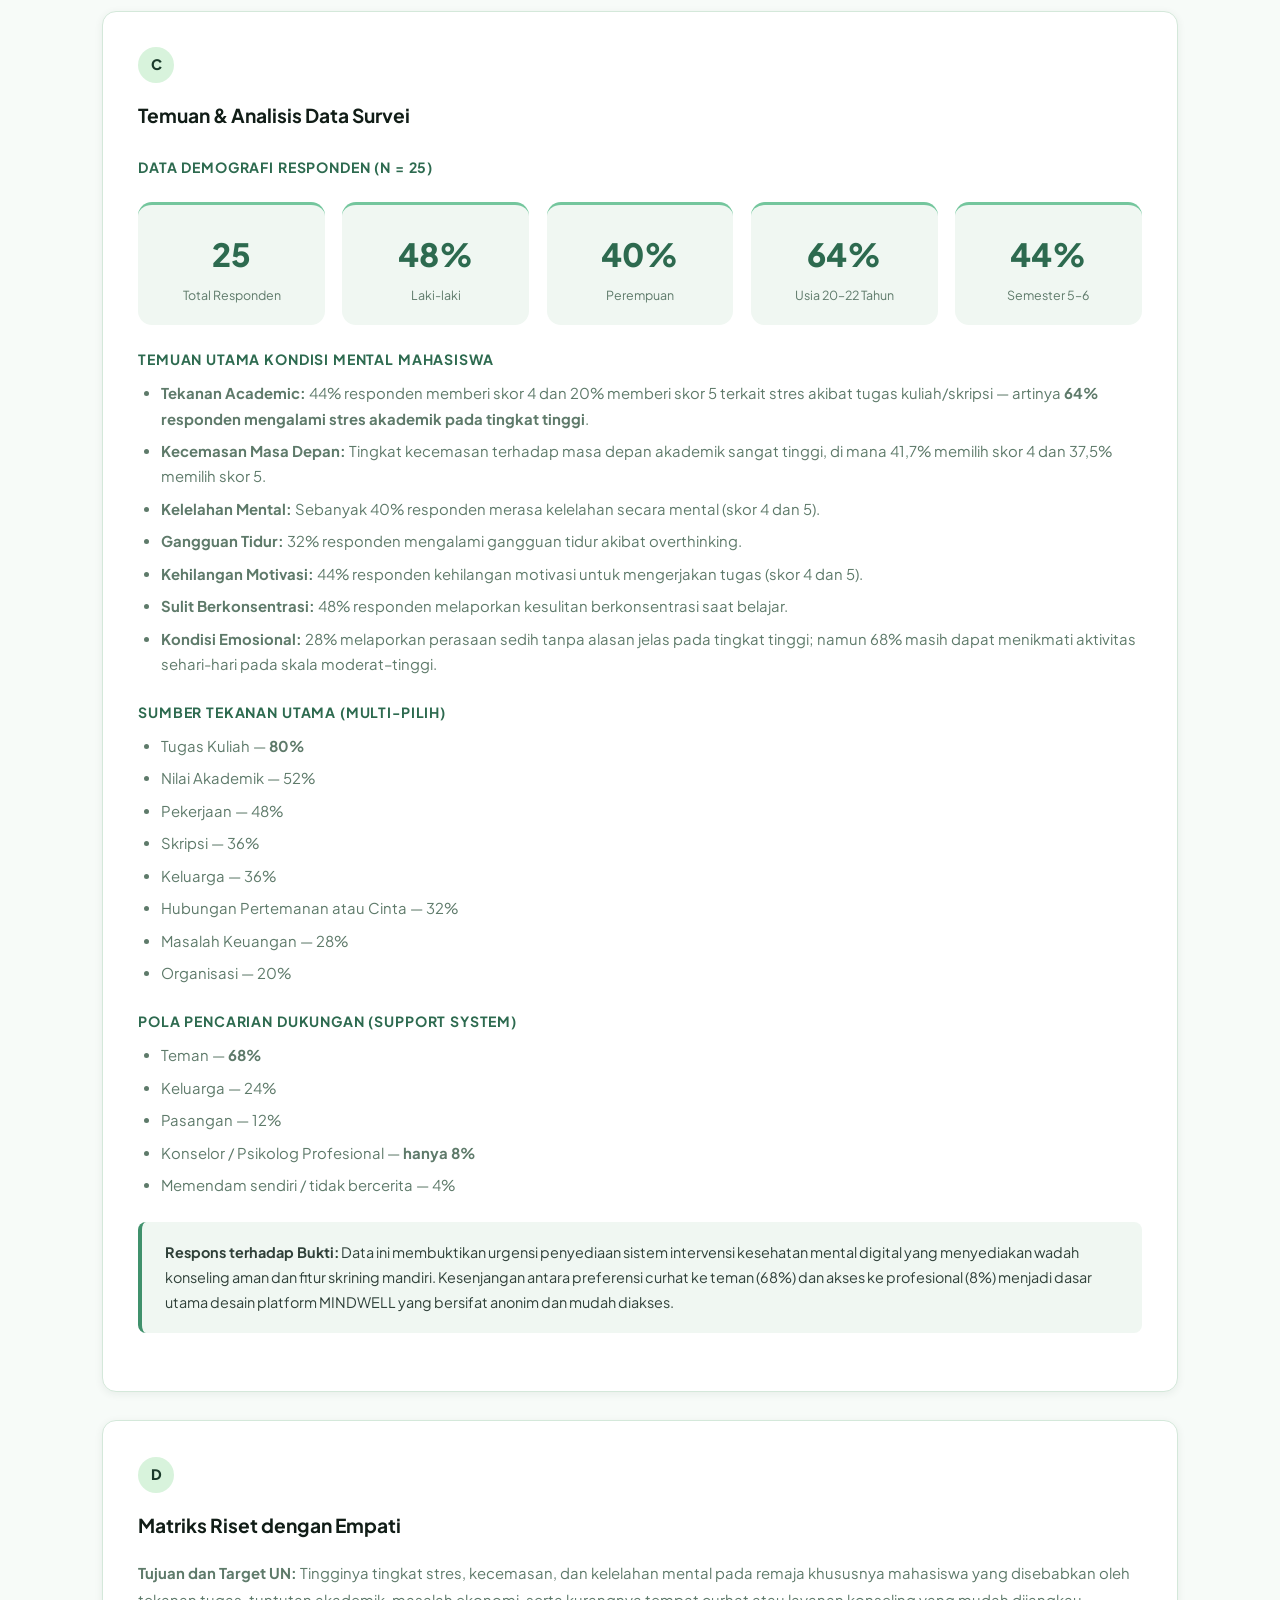
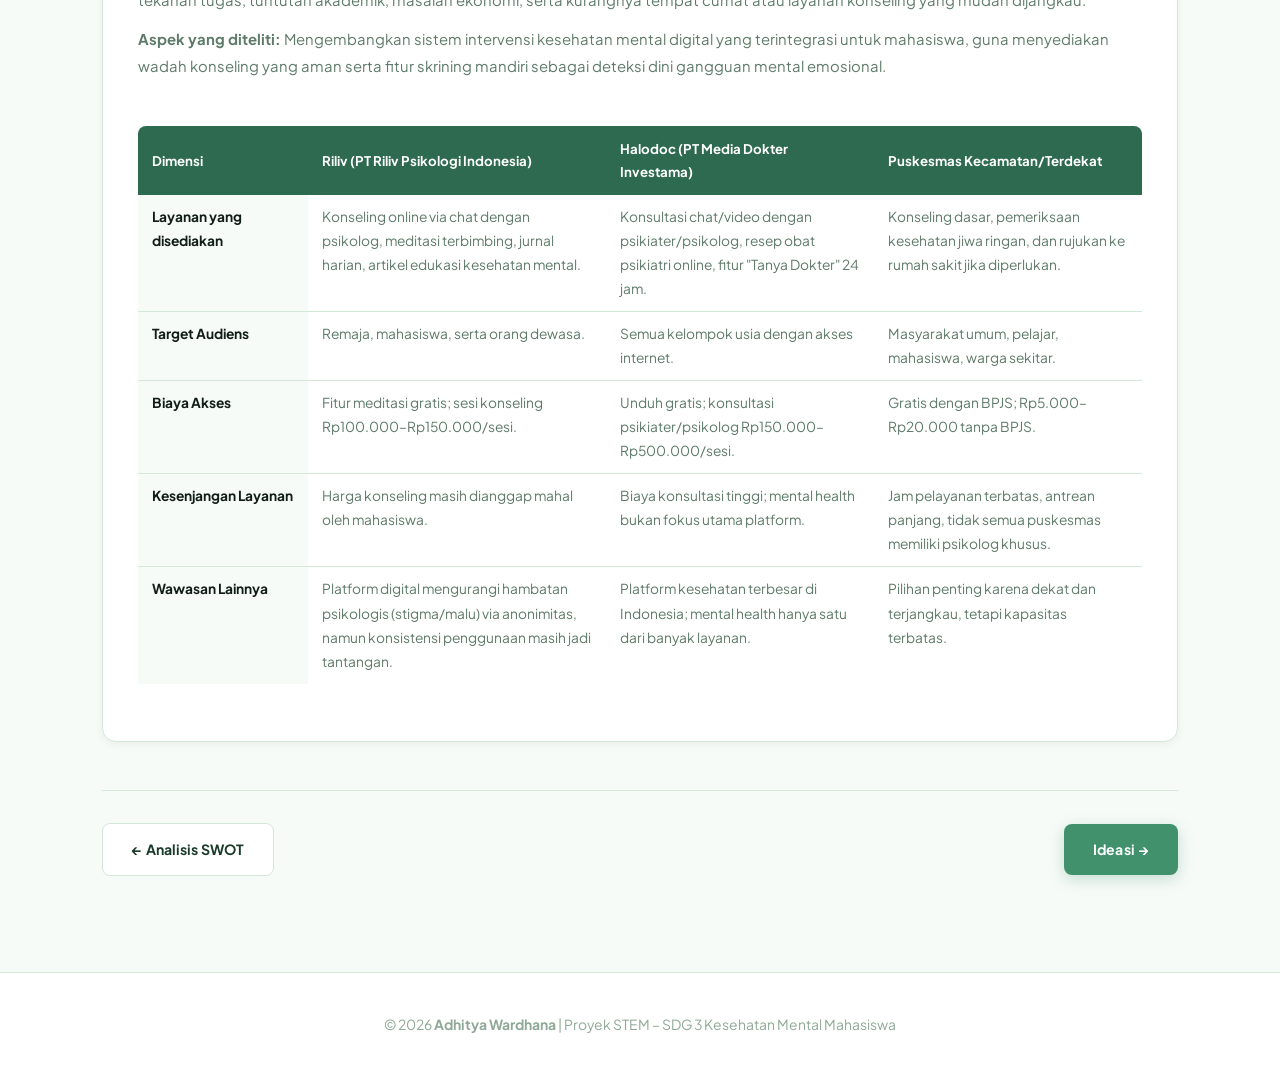
==== commit 53654f4e: "fix" ====
--- a/empathy.html
+++ b/empathy.html
@@ -3,14 +3,14 @@
 <head>
     <meta charset="UTF-8">
     <meta name="viewport" content="width=device-width, initial-scale=1.0">
-    <title>Empati &amp; Riset – MINDWELL</title>
+    <title>Empati &amp; Riset – MINDCARE</title>
     <link rel="stylesheet" href="style.css">
     <link href="https://fonts.googleapis.com/css2?family=Plus+Jakarta+Sans:wght@300;400;600;700;800&display=swap" rel="stylesheet">
 </head>
 <body>
     <header>
         <nav class="container">
-            <div class="logo">MIND<span>WELL</span>.3</div>
+            <div class="logo">MIND<span>CARE</span>.3</div>
             <ul class="nav-links">
                 <li><a href="index.html">Home</a></li>
                 <li><a href="swot.html">Analisis SWOT</a></li>
